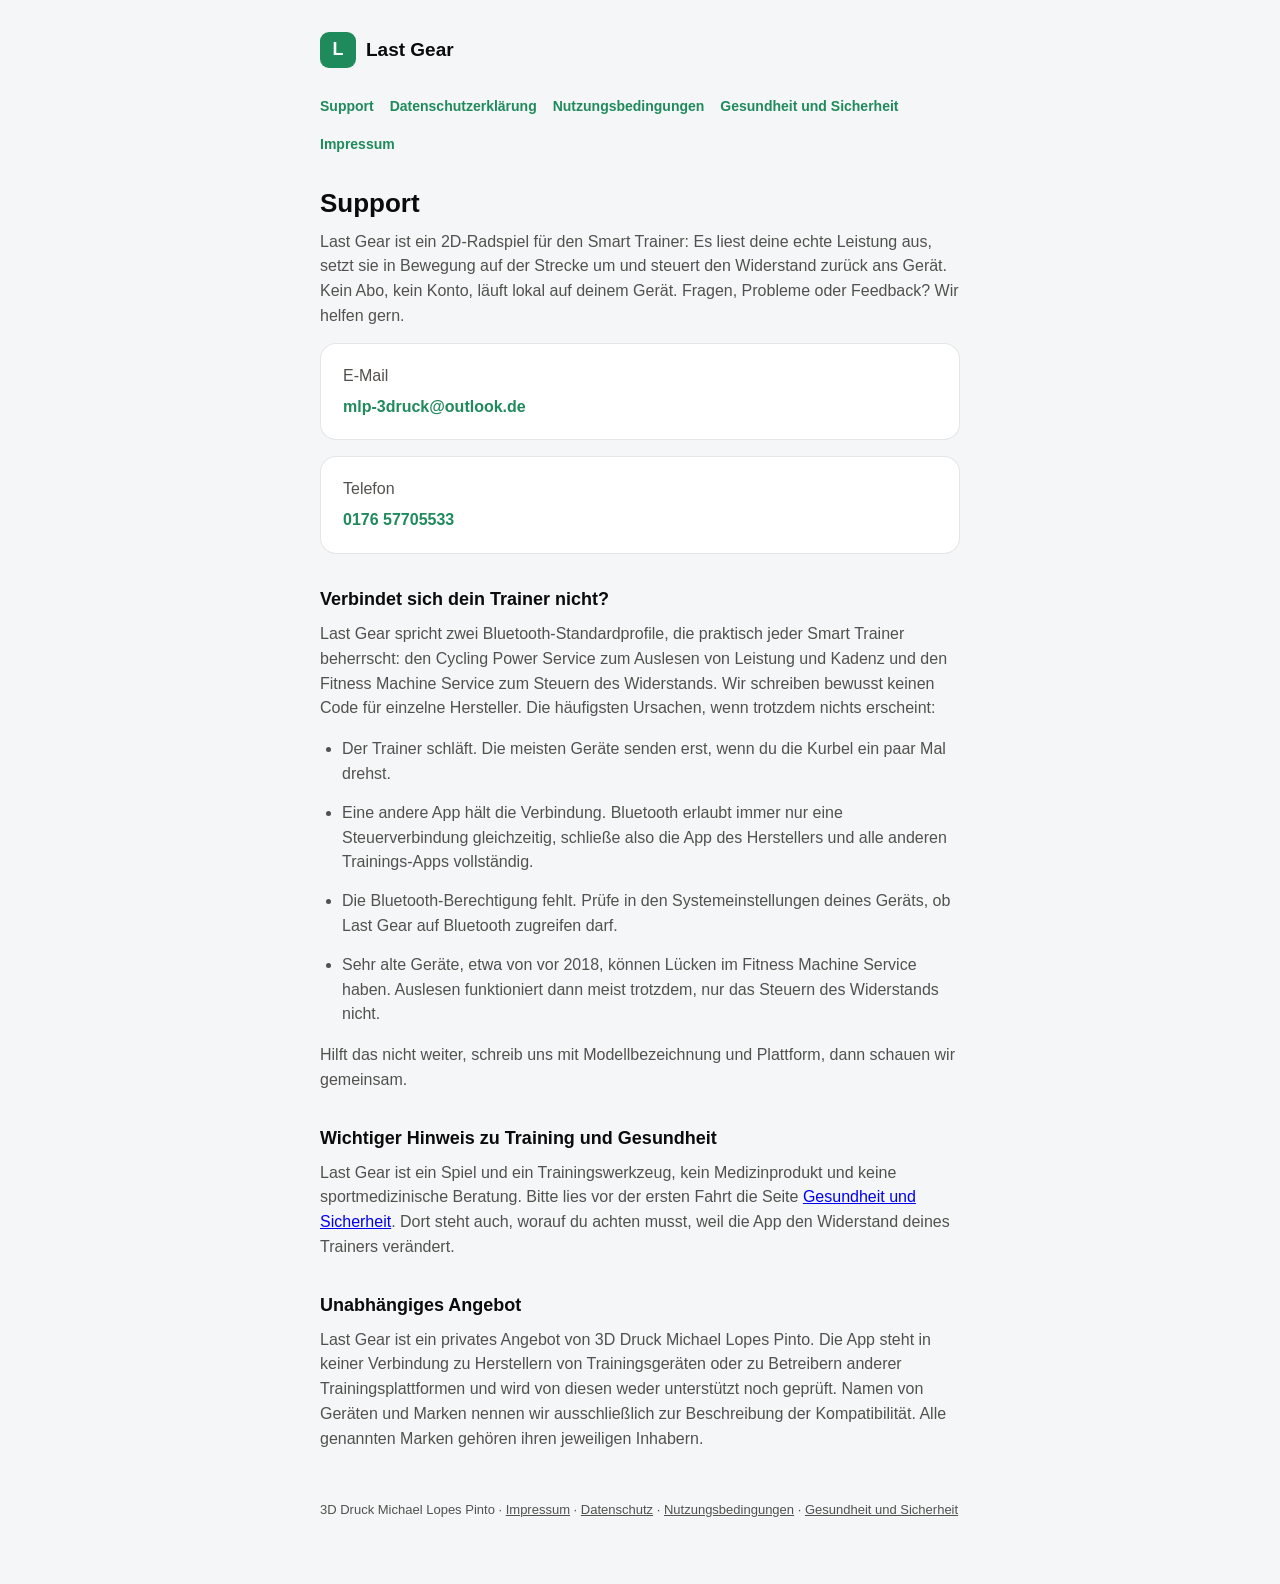
==== index.html @ e8d20aa5 "Add legal and support pages for Last Gear Mirrors the structure of schichtblick-web. Two things diff" ====
<!doctype html>
<html lang="de">
<head>
<meta charset="utf-8">
<meta name="viewport" content="width=device-width, initial-scale=1">
<title>Last Gear — Support</title>
<link rel="stylesheet" href="style.css">
</head>
<body>
<div class="wrap">
  <header class="top">
    <div class="logo">L</div>
    <div class="name">Last Gear</div>
  </header>

  <nav class="pages">
    <a href="index.html">Support</a>
    <a href="datenschutz.html">Datenschutzerklärung</a>
    <a href="nutzungsbedingungen.html">Nutzungsbedingungen</a>
    <a href="sicherheit.html">Gesundheit und Sicherheit</a>
    <a href="impressum.html">Impressum</a>
  </nav>

  <h1>Support</h1>
  <p>Last Gear ist ein 2D-Radspiel für den Smart Trainer: Es liest deine echte Leistung aus, setzt sie in Bewegung auf der Strecke um und steuert den Widerstand zurück ans Gerät. Kein Abo, kein Konto, läuft lokal auf deinem Gerät. Fragen, Probleme oder Feedback? Wir helfen gern.</p>

  <div class="card">
    <p style="margin-bottom:6px;">E-Mail</p>
    <a href="mailto:mlp-3druck@outlook.de">mlp-3druck@outlook.de</a>
  </div>

  <div class="card">
    <p style="margin-bottom:6px;">Telefon</p>
    <a href="tel:+4917657705533">0176 57705533</a>
  </div>

  <h2>Verbindet sich dein Trainer nicht?</h2>
  <p>Last Gear spricht zwei Bluetooth-Standardprofile, die praktisch jeder Smart Trainer beherrscht: den Cycling Power Service zum Auslesen von Leistung und Kadenz und den Fitness Machine Service zum Steuern des Widerstands. Wir schreiben bewusst keinen Code für einzelne Hersteller. Die häufigsten Ursachen, wenn trotzdem nichts erscheint:</p>
  <ul>
    <li>Der Trainer schläft. Die meisten Geräte senden erst, wenn du die Kurbel ein paar Mal drehst.</li>
    <li>Eine andere App hält die Verbindung. Bluetooth erlaubt immer nur eine Steuerverbindung gleichzeitig, schließe also die App des Herstellers und alle anderen Trainings-Apps vollständig.</li>
    <li>Die Bluetooth-Berechtigung fehlt. Prüfe in den Systemeinstellungen deines Geräts, ob Last Gear auf Bluetooth zugreifen darf.</li>
    <li>Sehr alte Geräte, etwa von vor 2018, können Lücken im Fitness Machine Service haben. Auslesen funktioniert dann meist trotzdem, nur das Steuern des Widerstands nicht.</li>
  </ul>
  <p>Hilft das nicht weiter, schreib uns mit Modellbezeichnung und Plattform, dann schauen wir gemeinsam.</p>

  <h2>Wichtiger Hinweis zu Training und Gesundheit</h2>
  <p>Last Gear ist ein Spiel und ein Trainingswerkzeug, kein Medizinprodukt und keine sportmedizinische Beratung. Bitte lies vor der ersten Fahrt die Seite <a href="sicherheit.html">Gesundheit und Sicherheit</a>. Dort steht auch, worauf du achten musst, weil die App den Widerstand deines Trainers verändert.</p>

  <h2>Unabhängiges Angebot</h2>
  <p>Last Gear ist ein privates Angebot von 3D Druck Michael Lopes Pinto. Die App steht in keiner Verbindung zu Herstellern von Trainingsgeräten oder zu Betreibern anderer Trainingsplattformen und wird von diesen weder unterstützt noch geprüft. Namen von Geräten und Marken nennen wir ausschließlich zur Beschreibung der Kompatibilität. Alle genannten Marken gehören ihren jeweiligen Inhabern.</p>

  <footer>
    3D Druck Michael Lopes Pinto · <a href="impressum.html">Impressum</a> · <a href="datenschutz.html">Datenschutz</a> · <a href="nutzungsbedingungen.html">Nutzungsbedingungen</a> · <a href="sicherheit.html">Gesundheit und Sicherheit</a>
  </footer>
</div>
</body>
</html>
---- style.css ----
:root {
  color-scheme: light dark;
  --accent: #1F8A5B;
  --bg: #f5f6f8;
  --surface: #ffffff;
  --text: #0b0b0b;
  --text-secondary: #52514e;
  --border: rgba(11, 11, 11, 0.1);
}

@media (prefers-color-scheme: dark) {
  :root {
    --accent: #3DDC97;
    --bg: #0f1216;
    --surface: #1a1f26;
    --text: #e8eaed;
    --text-secondary: #9aa0a6;
    --border: rgba(255, 255, 255, 0.1);
  }
}

* {
  box-sizing: border-box;
}

body {
  margin: 0;
  background: var(--bg);
  color: var(--text);
  font-family: -apple-system, BlinkMacSystemFont, "Segoe UI", Roboto, sans-serif;
  line-height: 1.55;
}

.wrap {
  max-width: 680px;
  margin: 0 auto;
  padding: 32px 20px 64px;
}

header.top {
  display: flex;
  align-items: center;
  gap: 10px;
  margin-bottom: 28px;
}

header.top .logo {
  width: 36px;
  height: 36px;
  border-radius: 9px;
  background: var(--accent);
  display: flex;
  align-items: center;
  justify-content: center;
  color: #fff;
  font-weight: 700;
  font-size: 18px;
}

header.top .name {
  font-size: 19px;
  font-weight: 700;
}

header.top .name .plus {
  color: var(--accent);
}

nav.pages {
  display: flex;
  gap: 16px;
  margin-bottom: 28px;
  flex-wrap: wrap;
}

nav.pages a {
  color: var(--accent);
  text-decoration: none;
  font-size: 14px;
  font-weight: 600;
}

nav.pages a:hover {
  text-decoration: underline;
}

h1 {
  font-size: 26px;
  margin: 0 0 6px;
}

h2 {
  font-size: 18px;
  margin: 32px 0 8px;
}

p, li {
  color: var(--text-secondary);
  margin: 0 0 14px;
}

ul {
  padding-left: 22px;
}

.card {
  background: var(--surface);
  border: 1px solid var(--border);
  border-radius: 16px;
  padding: 20px 22px;
  margin-bottom: 16px;
}

.card a {
  color: var(--accent);
  font-weight: 600;
  text-decoration: none;
}

.card a:hover {
  text-decoration: underline;
}

.stand {
  color: var(--text-secondary);
  font-size: 13px;
  margin-top: 4px;
}

footer {
  margin-top: 48px;
  font-size: 13px;
  color: var(--text-secondary);
}

footer a {
  color: inherit;
}
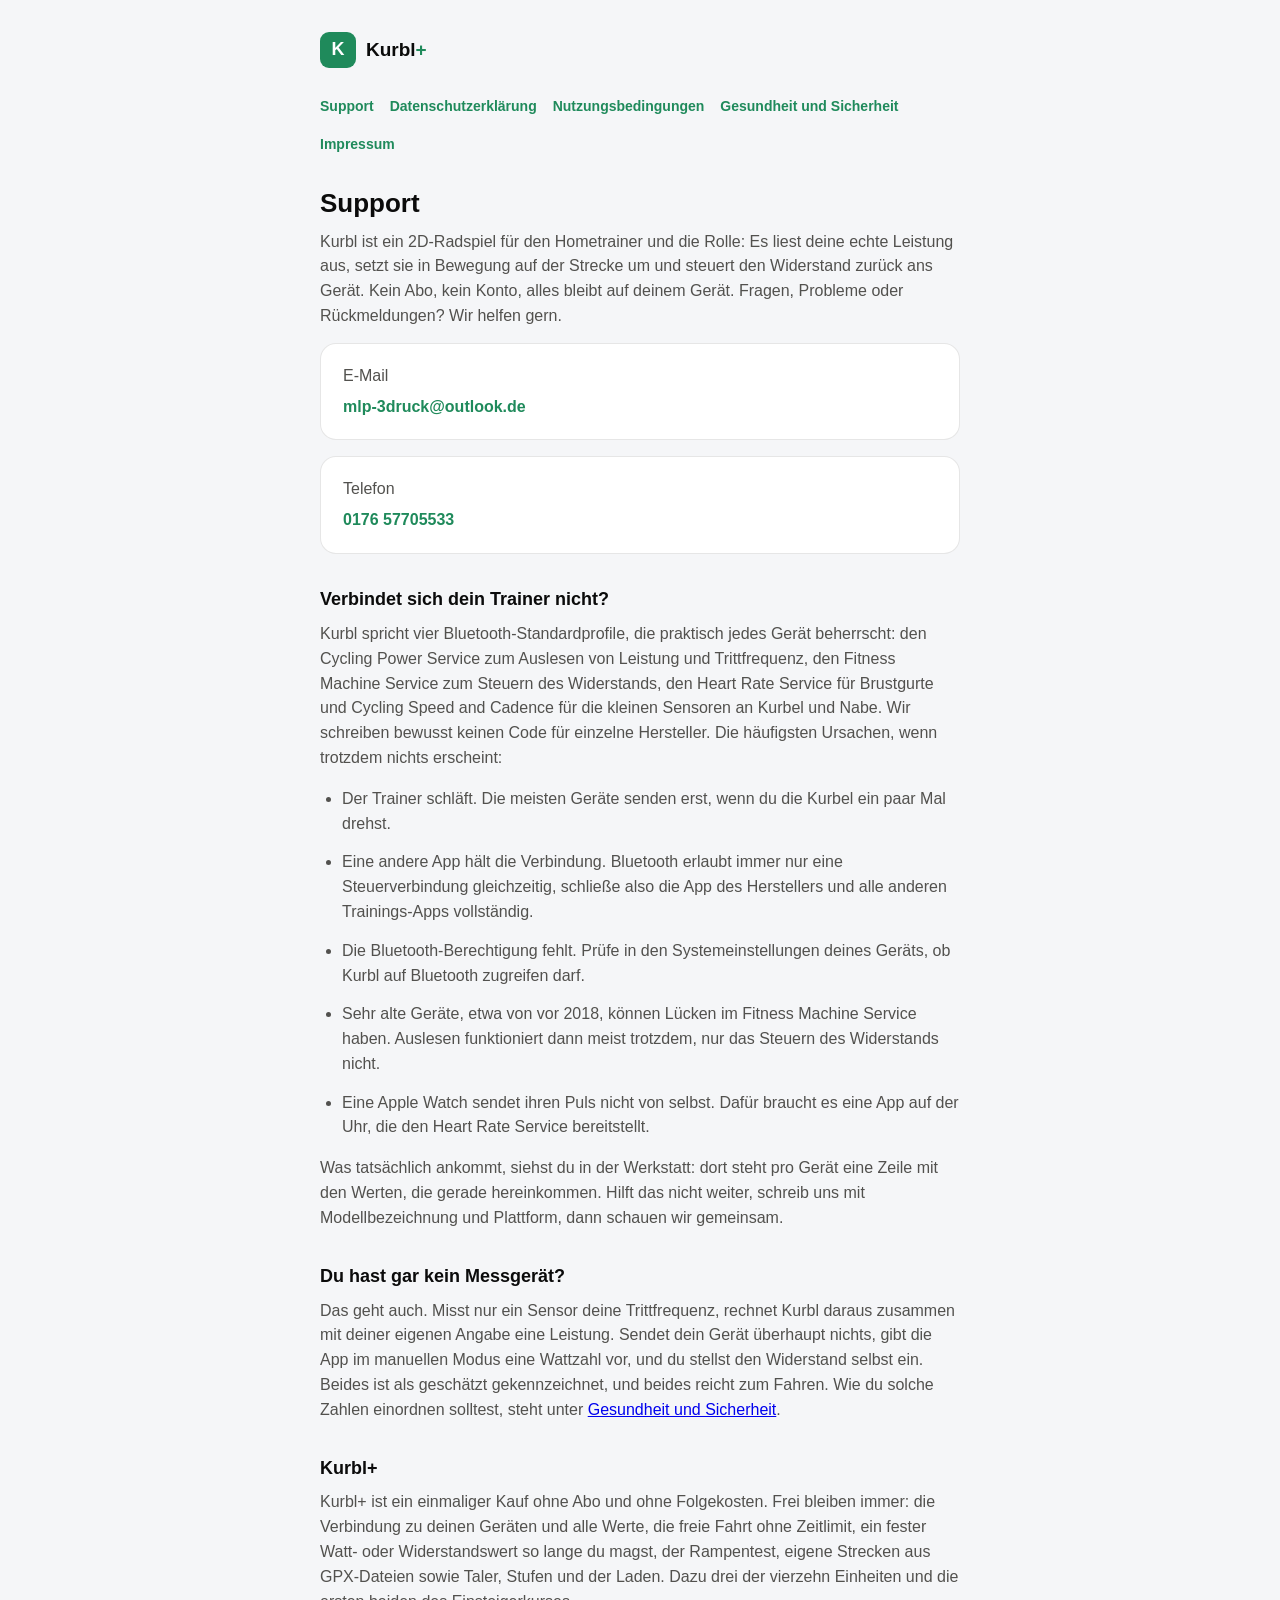
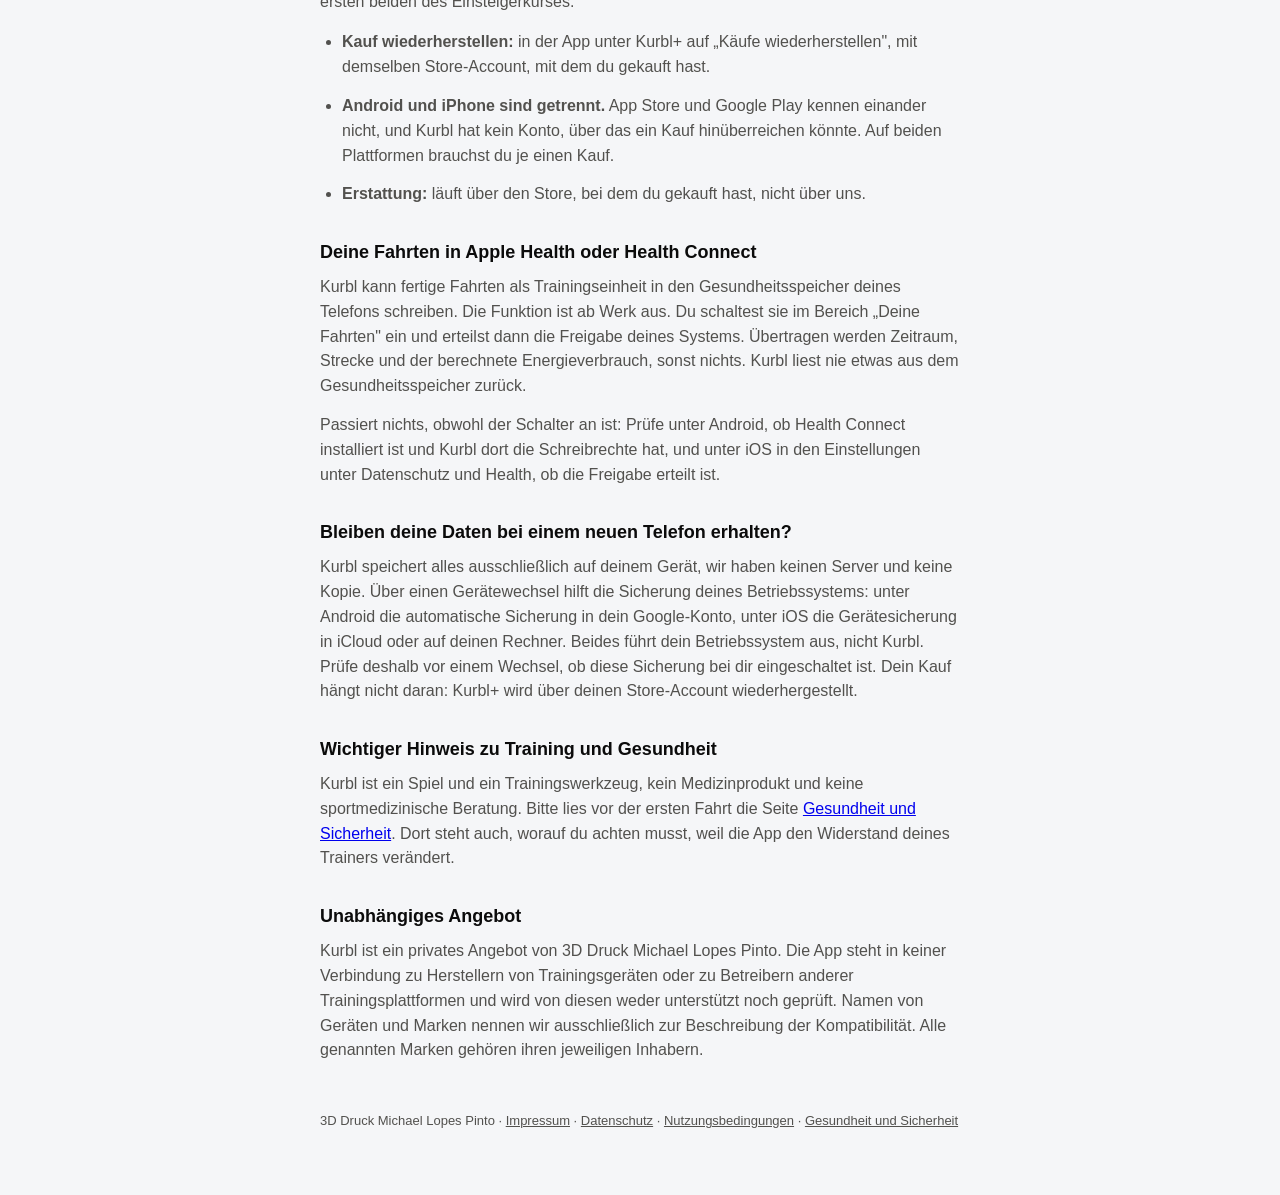
==== commit 4799db7f: "Rewrite all five pages for Kurbl The site still described Last Gear and a paid tier called Vollversi" ====
--- a/index.html
+++ b/index.html
@@ -3,14 +3,14 @@
 <head>
 <meta charset="utf-8">
 <meta name="viewport" content="width=device-width, initial-scale=1">
-<title>Last Gear — Support</title>
+<title>Kurbl — Support</title>
 <link rel="stylesheet" href="style.css">
 </head>
 <body>
 <div class="wrap">
   <header class="top">
-    <div class="logo">L</div>
-    <div class="name">Last Gear</div>
+    <div class="logo">K</div>
+    <div class="name">Kurbl<span class="plus">+</span></div>
   </header>
 
   <nav class="pages">
@@ -22,7 +22,7 @@
   </nav>
 
   <h1>Support</h1>
-  <p>Last Gear ist ein 2D-Radspiel für den Smart Trainer: Es liest deine echte Leistung aus, setzt sie in Bewegung auf der Strecke um und steuert den Widerstand zurück ans Gerät. Kein Abo, kein Konto, läuft lokal auf deinem Gerät. Fragen, Probleme oder Feedback? Wir helfen gern.</p>
+  <p>Kurbl ist ein 2D-Radspiel für den Hometrainer und die Rolle: Es liest deine echte Leistung aus, setzt sie in Bewegung auf der Strecke um und steuert den Widerstand zurück ans Gerät. Kein Abo, kein Konto, alles bleibt auf deinem Gerät. Fragen, Probleme oder Rückmeldungen? Wir helfen gern.</p>
 
   <div class="card">
     <p style="margin-bottom:6px;">E-Mail</p>
@@ -35,20 +35,39 @@
   </div>
 
   <h2>Verbindet sich dein Trainer nicht?</h2>
-  <p>Last Gear spricht zwei Bluetooth-Standardprofile, die praktisch jeder Smart Trainer beherrscht: den Cycling Power Service zum Auslesen von Leistung und Kadenz und den Fitness Machine Service zum Steuern des Widerstands. Wir schreiben bewusst keinen Code für einzelne Hersteller. Die häufigsten Ursachen, wenn trotzdem nichts erscheint:</p>
+  <p>Kurbl spricht vier Bluetooth-Standardprofile, die praktisch jedes Gerät beherrscht: den Cycling Power Service zum Auslesen von Leistung und Trittfrequenz, den Fitness Machine Service zum Steuern des Widerstands, den Heart Rate Service für Brustgurte und Cycling Speed and Cadence für die kleinen Sensoren an Kurbel und Nabe. Wir schreiben bewusst keinen Code für einzelne Hersteller. Die häufigsten Ursachen, wenn trotzdem nichts erscheint:</p>
   <ul>
     <li>Der Trainer schläft. Die meisten Geräte senden erst, wenn du die Kurbel ein paar Mal drehst.</li>
     <li>Eine andere App hält die Verbindung. Bluetooth erlaubt immer nur eine Steuerverbindung gleichzeitig, schließe also die App des Herstellers und alle anderen Trainings-Apps vollständig.</li>
-    <li>Die Bluetooth-Berechtigung fehlt. Prüfe in den Systemeinstellungen deines Geräts, ob Last Gear auf Bluetooth zugreifen darf.</li>
+    <li>Die Bluetooth-Berechtigung fehlt. Prüfe in den Systemeinstellungen deines Geräts, ob Kurbl auf Bluetooth zugreifen darf.</li>
     <li>Sehr alte Geräte, etwa von vor 2018, können Lücken im Fitness Machine Service haben. Auslesen funktioniert dann meist trotzdem, nur das Steuern des Widerstands nicht.</li>
+    <li>Eine Apple Watch sendet ihren Puls nicht von selbst. Dafür braucht es eine App auf der Uhr, die den Heart Rate Service bereitstellt.</li>
   </ul>
-  <p>Hilft das nicht weiter, schreib uns mit Modellbezeichnung und Plattform, dann schauen wir gemeinsam.</p>
+  <p>Was tatsächlich ankommt, siehst du in der Werkstatt: dort steht pro Gerät eine Zeile mit den Werten, die gerade hereinkommen. Hilft das nicht weiter, schreib uns mit Modellbezeichnung und Plattform, dann schauen wir gemeinsam.</p>
+
+  <h2>Du hast gar kein Messgerät?</h2>
+  <p>Das geht auch. Misst nur ein Sensor deine Trittfrequenz, rechnet Kurbl daraus zusammen mit deiner eigenen Angabe eine Leistung. Sendet dein Gerät überhaupt nichts, gibt die App im manuellen Modus eine Wattzahl vor, und du stellst den Widerstand selbst ein. Beides ist als geschätzt gekennzeichnet, und beides reicht zum Fahren. Wie du solche Zahlen einordnen solltest, steht unter <a href="sicherheit.html">Gesundheit und Sicherheit</a>.</p>
+
+  <h2>Kurbl+</h2>
+  <p>Kurbl+ ist ein einmaliger Kauf ohne Abo und ohne Folgekosten. Frei bleiben immer: die Verbindung zu deinen Geräten und alle Werte, die freie Fahrt ohne Zeitlimit, ein fester Watt- oder Widerstandswert so lange du magst, der Rampentest, eigene Strecken aus GPX-Dateien sowie Taler, Stufen und der Laden. Dazu drei der vierzehn Einheiten und die ersten beiden des Einsteigerkurses.</p>
+  <ul>
+    <li><strong>Kauf wiederherstellen:</strong> in der App unter Kurbl+ auf „Käufe wiederherstellen", mit demselben Store-Account, mit dem du gekauft hast.</li>
+    <li><strong>Android und iPhone sind getrennt.</strong> App Store und Google Play kennen einander nicht, und Kurbl hat kein Konto, über das ein Kauf hinüberreichen könnte. Auf beiden Plattformen brauchst du je einen Kauf.</li>
+    <li><strong>Erstattung:</strong> läuft über den Store, bei dem du gekauft hast, nicht über uns.</li>
+  </ul>
+
+  <h2>Deine Fahrten in Apple Health oder Health Connect</h2>
+  <p>Kurbl kann fertige Fahrten als Trainingseinheit in den Gesundheitsspeicher deines Telefons schreiben. Die Funktion ist ab Werk aus. Du schaltest sie im Bereich „Deine Fahrten" ein und erteilst dann die Freigabe deines Systems. Übertragen werden Zeitraum, Strecke und der berechnete Energieverbrauch, sonst nichts. Kurbl liest nie etwas aus dem Gesundheitsspeicher zurück.</p>
+  <p>Passiert nichts, obwohl der Schalter an ist: Prüfe unter Android, ob Health Connect installiert ist und Kurbl dort die Schreibrechte hat, und unter iOS in den Einstellungen unter Datenschutz und Health, ob die Freigabe erteilt ist.</p>
+
+  <h2>Bleiben deine Daten bei einem neuen Telefon erhalten?</h2>
+  <p>Kurbl speichert alles ausschließlich auf deinem Gerät, wir haben keinen Server und keine Kopie. Über einen Gerätewechsel hilft die Sicherung deines Betriebssystems: unter Android die automatische Sicherung in dein Google-Konto, unter iOS die Gerätesicherung in iCloud oder auf deinen Rechner. Beides führt dein Betriebssystem aus, nicht Kurbl. Prüfe deshalb vor einem Wechsel, ob diese Sicherung bei dir eingeschaltet ist. Dein Kauf hängt nicht daran: Kurbl+ wird über deinen Store-Account wiederhergestellt.</p>
 
   <h2>Wichtiger Hinweis zu Training und Gesundheit</h2>
-  <p>Last Gear ist ein Spiel und ein Trainingswerkzeug, kein Medizinprodukt und keine sportmedizinische Beratung. Bitte lies vor der ersten Fahrt die Seite <a href="sicherheit.html">Gesundheit und Sicherheit</a>. Dort steht auch, worauf du achten musst, weil die App den Widerstand deines Trainers verändert.</p>
+  <p>Kurbl ist ein Spiel und ein Trainingswerkzeug, kein Medizinprodukt und keine sportmedizinische Beratung. Bitte lies vor der ersten Fahrt die Seite <a href="sicherheit.html">Gesundheit und Sicherheit</a>. Dort steht auch, worauf du achten musst, weil die App den Widerstand deines Trainers verändert.</p>
 
   <h2>Unabhängiges Angebot</h2>
-  <p>Last Gear ist ein privates Angebot von 3D Druck Michael Lopes Pinto. Die App steht in keiner Verbindung zu Herstellern von Trainingsgeräten oder zu Betreibern anderer Trainingsplattformen und wird von diesen weder unterstützt noch geprüft. Namen von Geräten und Marken nennen wir ausschließlich zur Beschreibung der Kompatibilität. Alle genannten Marken gehören ihren jeweiligen Inhabern.</p>
+  <p>Kurbl ist ein privates Angebot von 3D Druck Michael Lopes Pinto. Die App steht in keiner Verbindung zu Herstellern von Trainingsgeräten oder zu Betreibern anderer Trainingsplattformen und wird von diesen weder unterstützt noch geprüft. Namen von Geräten und Marken nennen wir ausschließlich zur Beschreibung der Kompatibilität. Alle genannten Marken gehören ihren jeweiligen Inhabern.</p>
 
   <footer>
     3D Druck Michael Lopes Pinto · <a href="impressum.html">Impressum</a> · <a href="datenschutz.html">Datenschutz</a> · <a href="nutzungsbedingungen.html">Nutzungsbedingungen</a> · <a href="sicherheit.html">Gesundheit und Sicherheit</a>
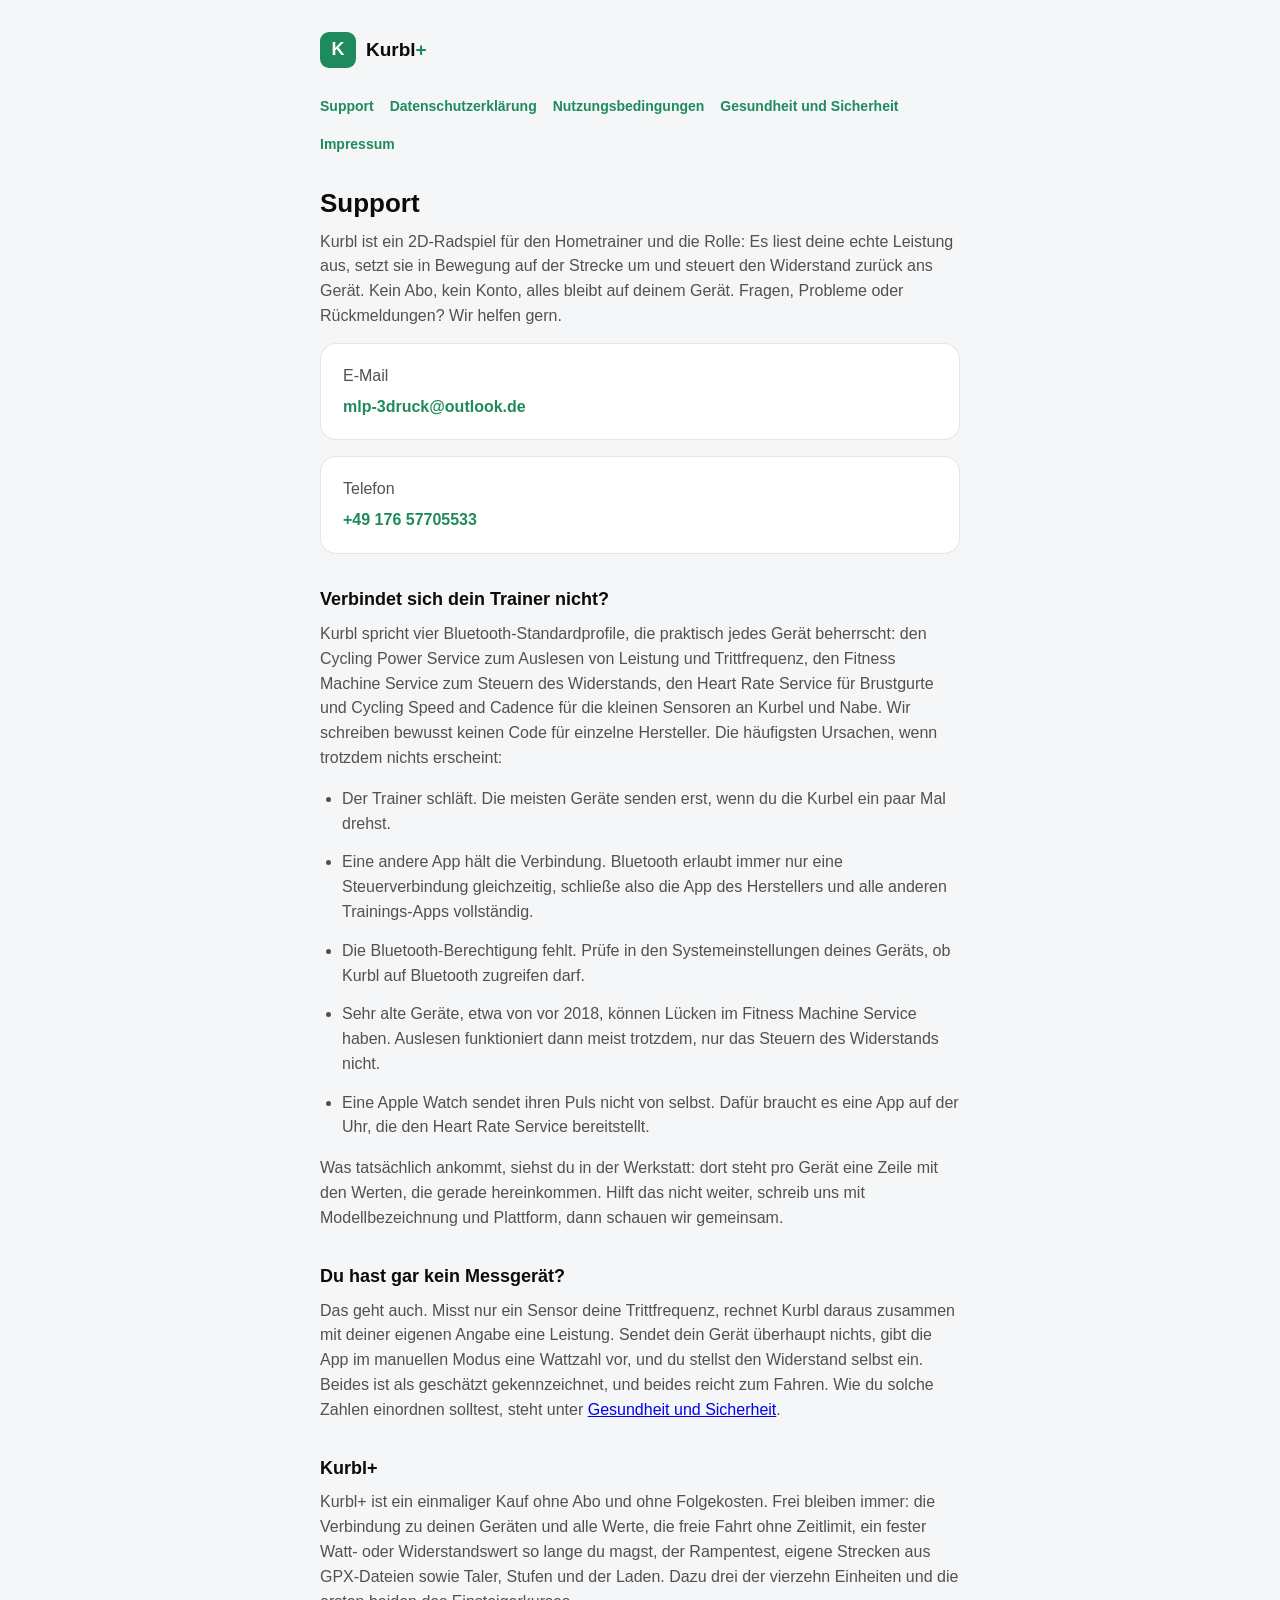
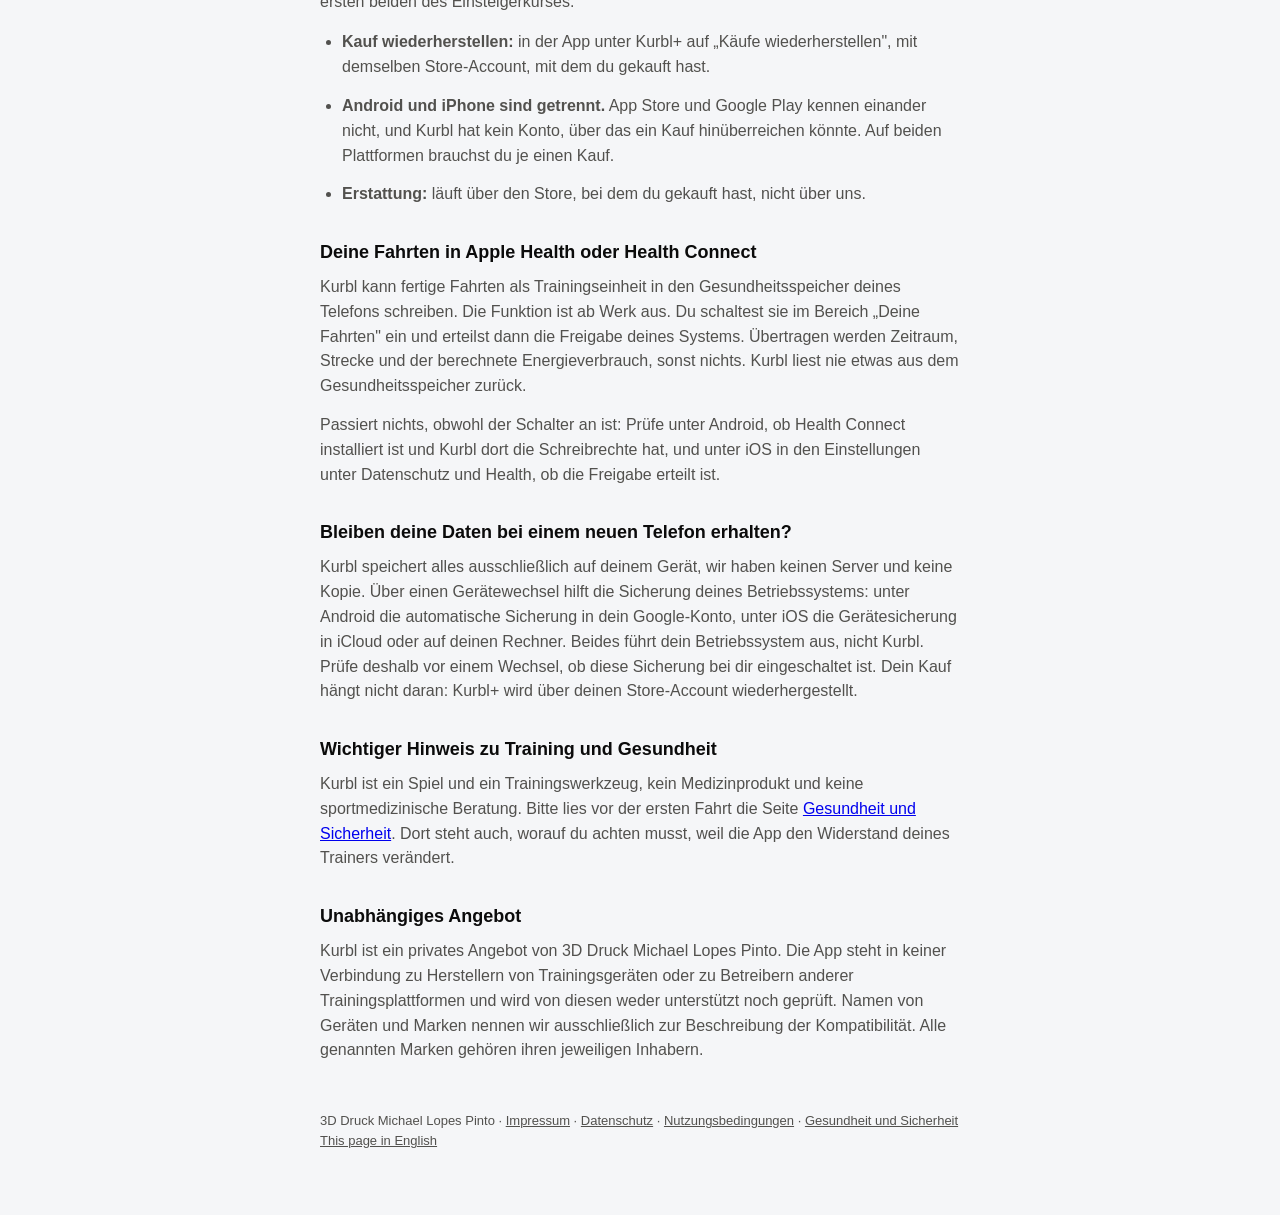
==== commit be3ce846: "English pages, and a price that never belonged in a legal text Six English pages: privacy, terms, sa" ====
--- a/index.html
+++ b/index.html
@@ -4,6 +4,8 @@
 <meta charset="utf-8">
 <meta name="viewport" content="width=device-width, initial-scale=1">
 <title>Kurbl — Support</title>
+<link rel="alternate" hreflang="de" href="index.html">
+<link rel="alternate" hreflang="en" href="support.html">
 <link rel="stylesheet" href="style.css">
 </head>
 <body>
@@ -31,7 +33,7 @@
 
   <div class="card">
     <p style="margin-bottom:6px;">Telefon</p>
-    <a href="tel:+4917657705533">0176 57705533</a>
+    <a href="tel:+4917657705533">+49 176 57705533</a>
   </div>
 
   <h2>Verbindet sich dein Trainer nicht?</h2>
@@ -71,6 +73,7 @@
 
   <footer>
     3D Druck Michael Lopes Pinto · <a href="impressum.html">Impressum</a> · <a href="datenschutz.html">Datenschutz</a> · <a href="nutzungsbedingungen.html">Nutzungsbedingungen</a> · <a href="sicherheit.html">Gesundheit und Sicherheit</a>
+    <br><a href="support.html">This page in English</a>
   </footer>
 </div>
 </body>
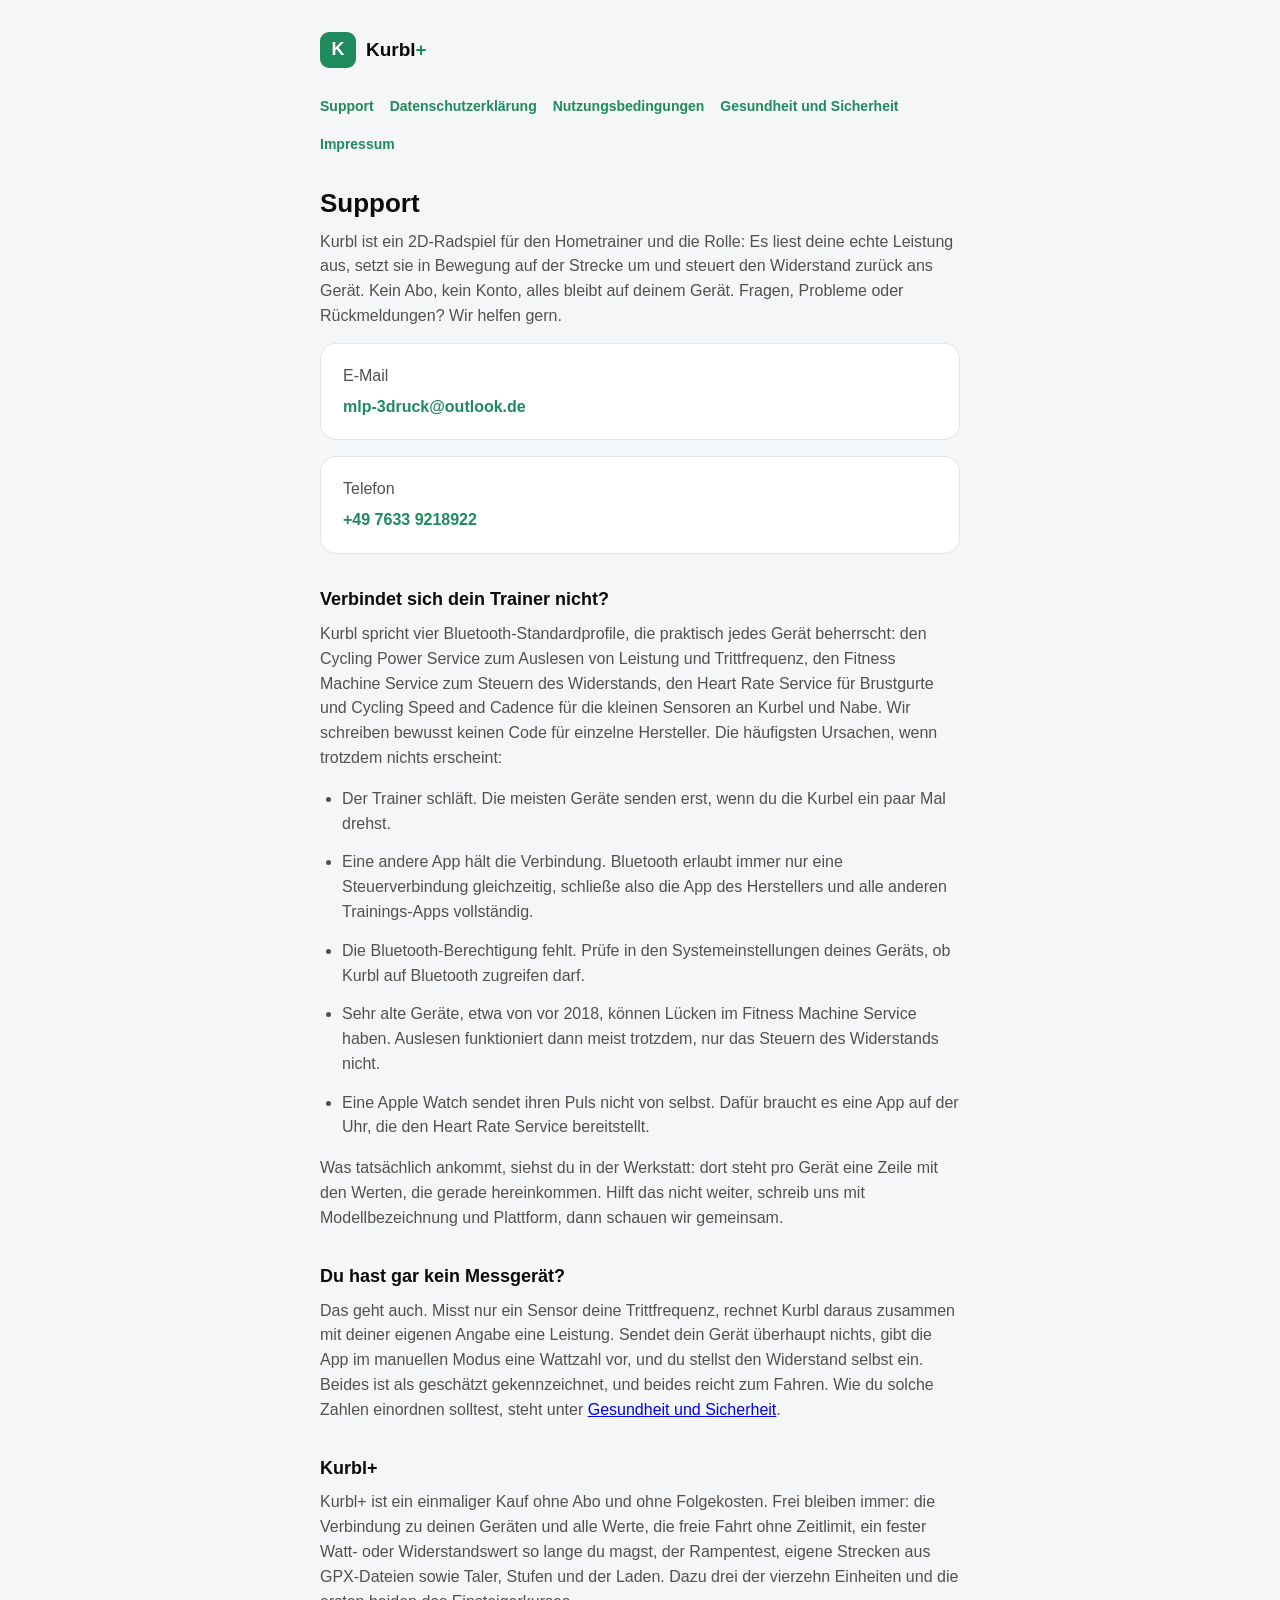
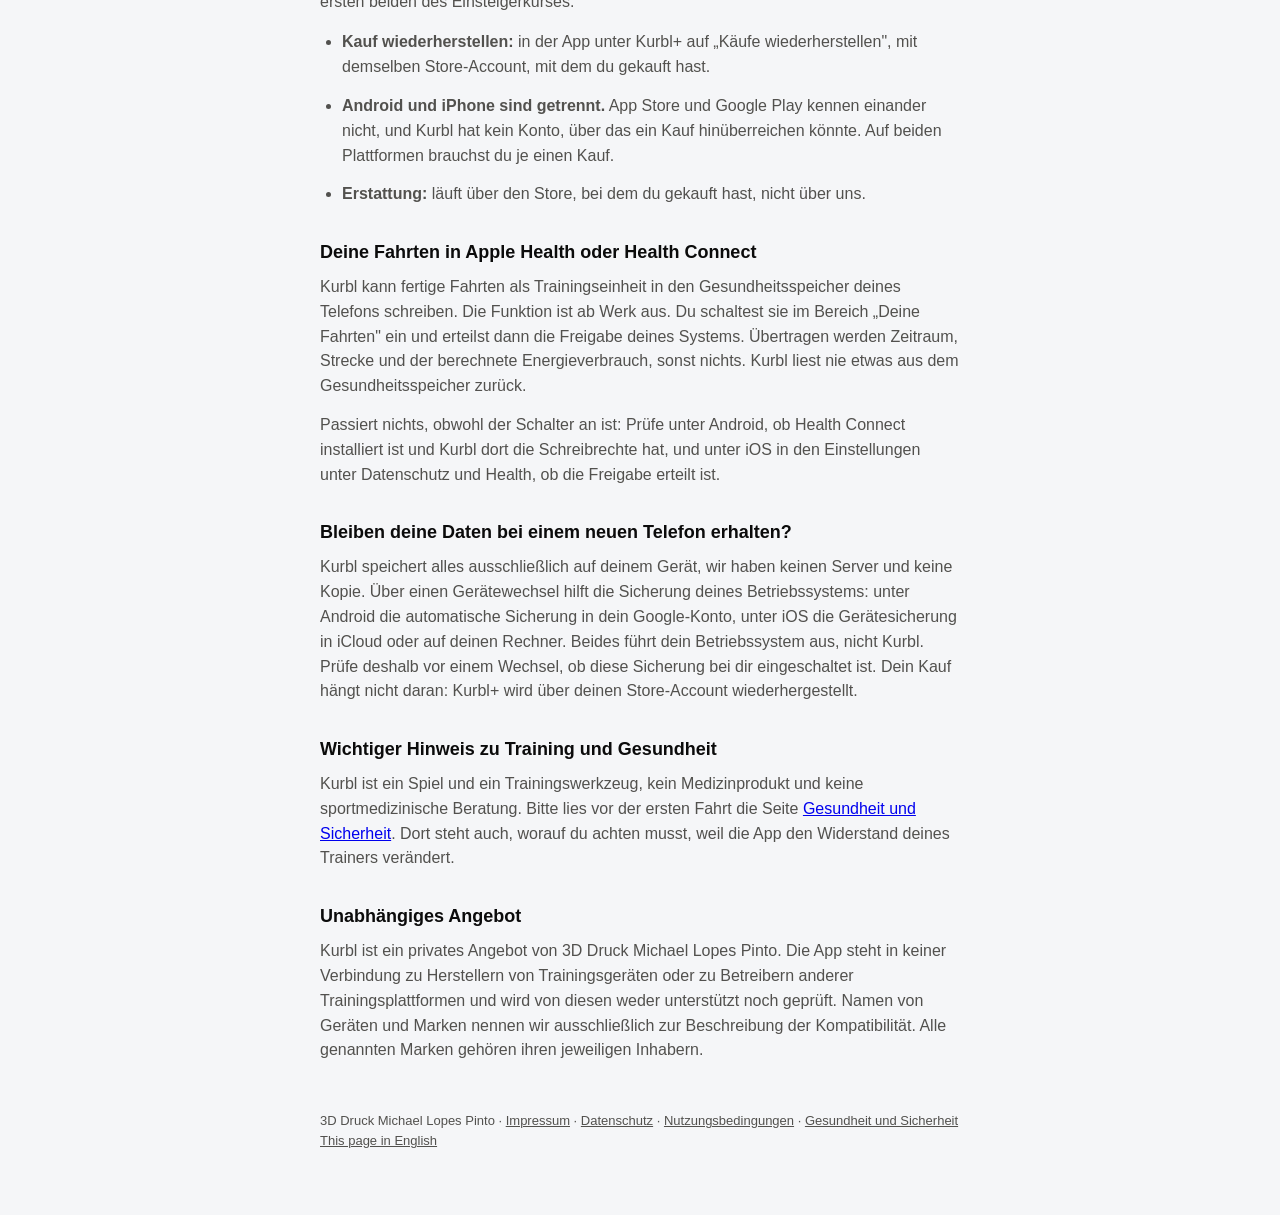
==== commit 1e34d379: "Replace the private mobile number with the business landline The Digital Services Act makes the trad" ====
--- a/index.html
+++ b/index.html
@@ -33,7 +33,7 @@
 
   <div class="card">
     <p style="margin-bottom:6px;">Telefon</p>
-    <a href="tel:+4917657705533">+49 176 57705533</a>
+    <a href="tel:+4976339218922">+49 7633 9218922</a>
   </div>
 
   <h2>Verbindet sich dein Trainer nicht?</h2>
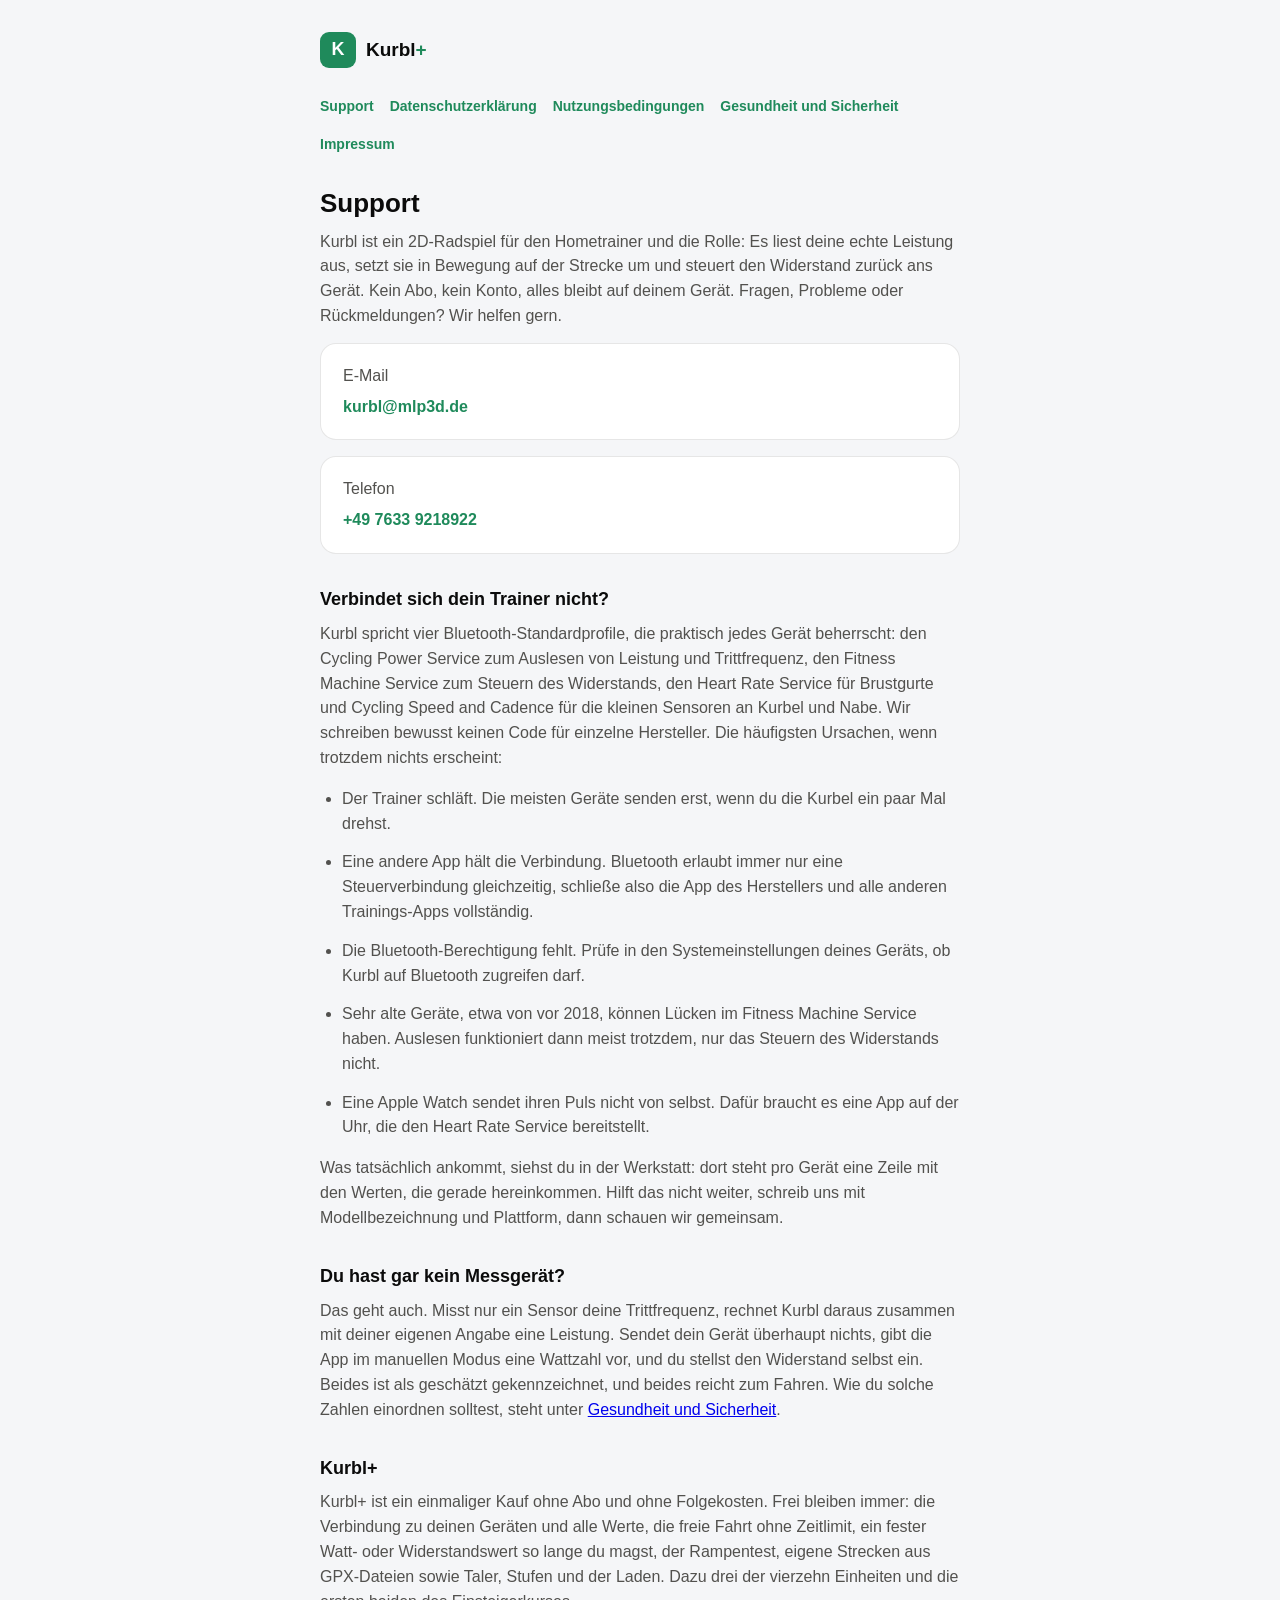
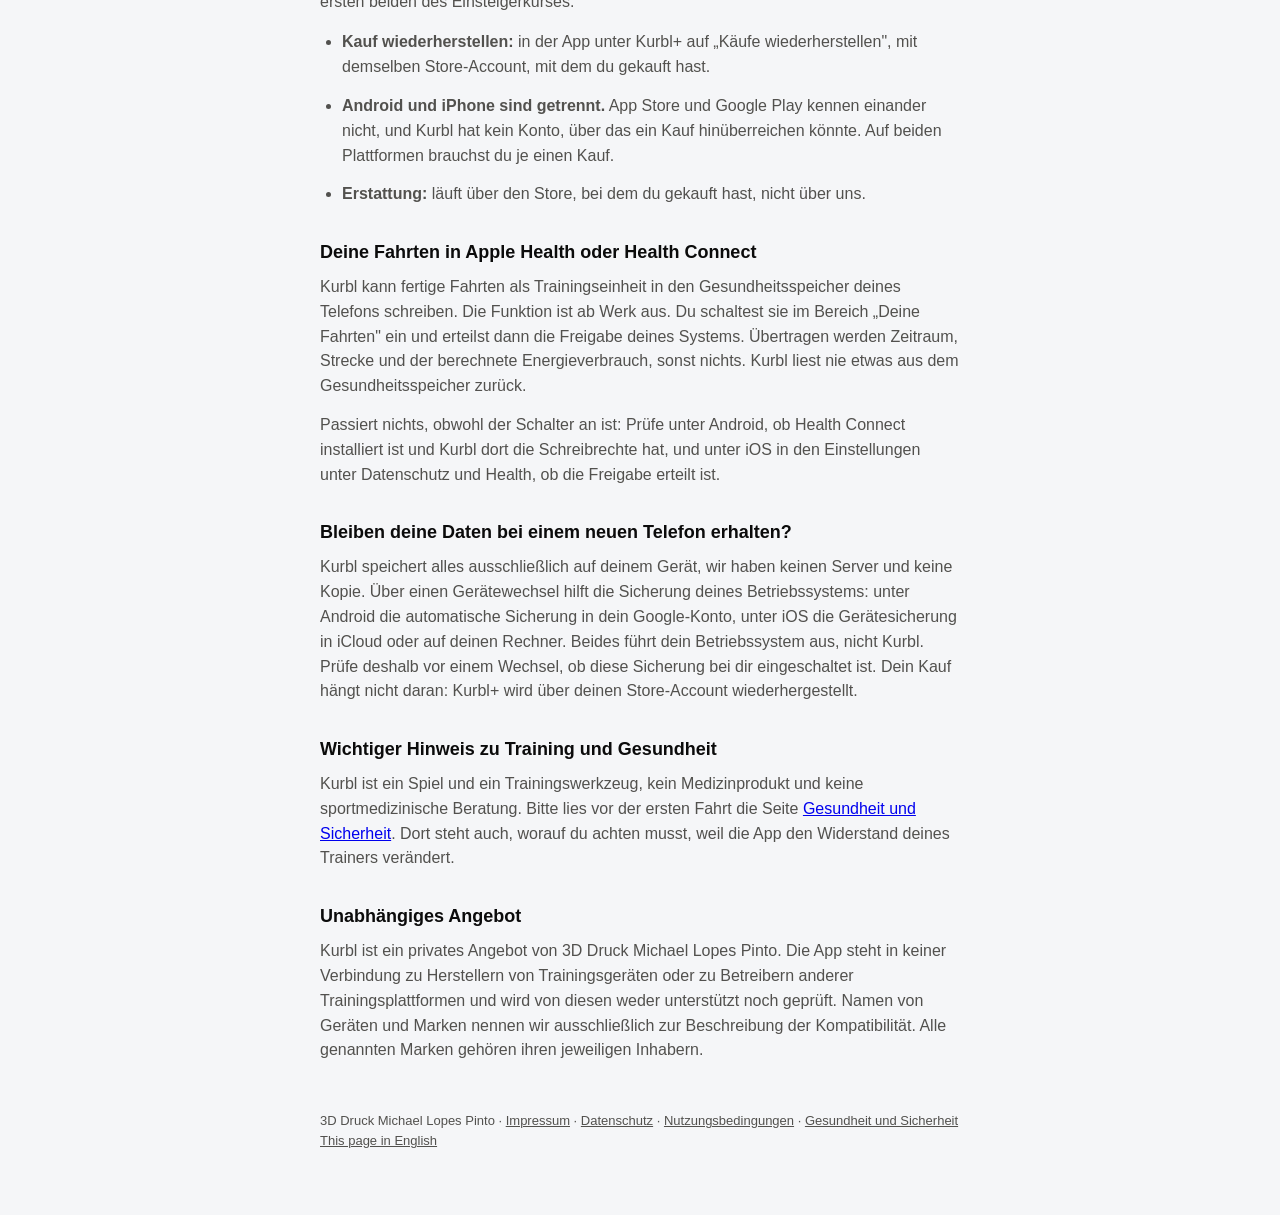
==== commit a96e3527: "Move the contact addresses to mlp3d.de Legal texts point at info@mlp3d.de, the support and contact p" ====
--- a/index.html
+++ b/index.html
@@ -28,7 +28,7 @@
 
   <div class="card">
     <p style="margin-bottom:6px;">E-Mail</p>
-    <a href="mailto:mlp-3druck@outlook.de">mlp-3druck@outlook.de</a>
+    <a href="mailto:kurbl@mlp3d.de">kurbl@mlp3d.de</a>
   </div>
 
   <div class="card">
